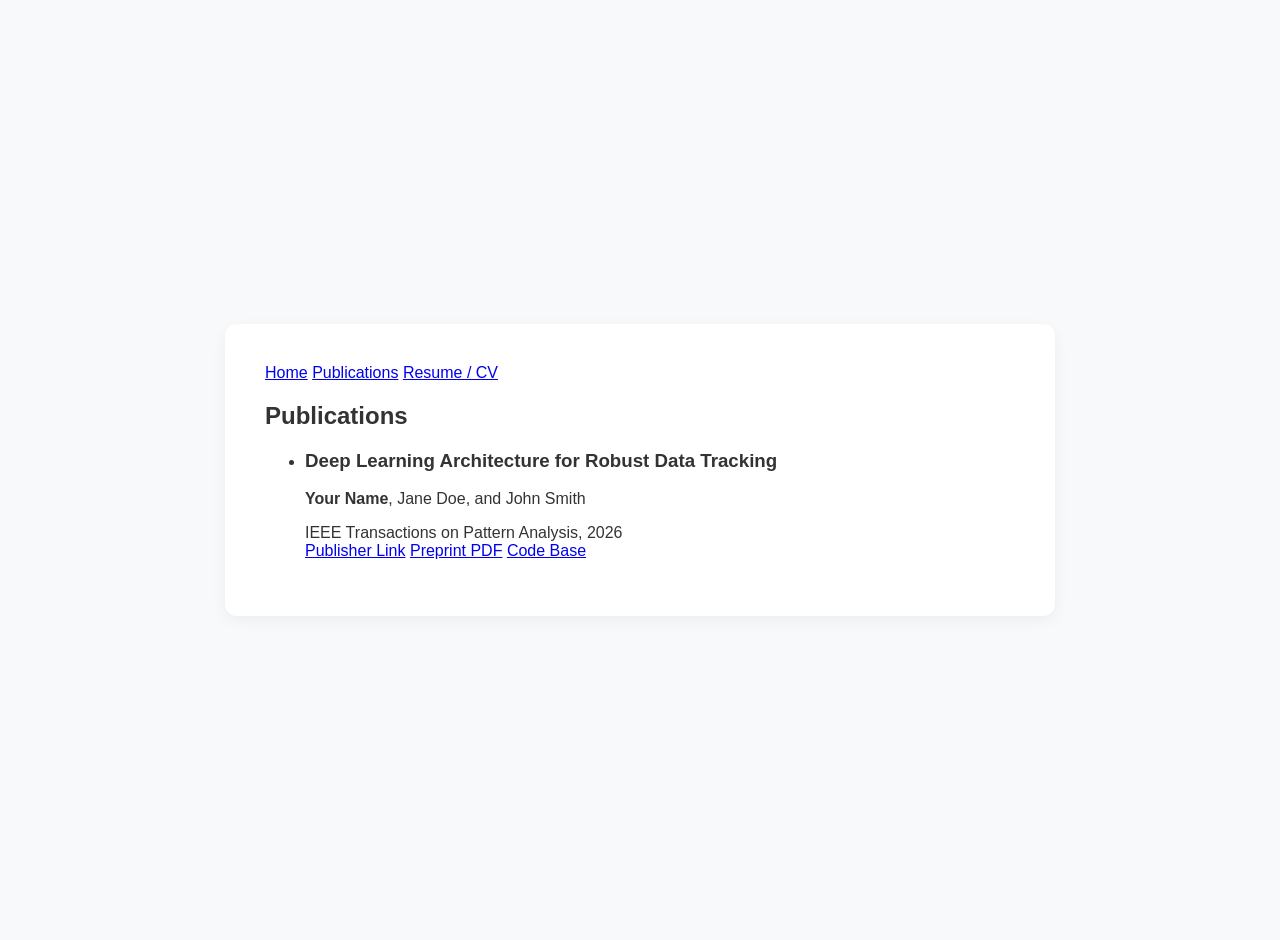
==== publications.html @ 8b2653e9 "publications.html" ====
<!DOCTYPE html>
<html lang="en">
<head>
    <meta charset="UTF-8">
    <meta name="viewport" content="width=device-width, initial-scale=1.0">
    <title>Publications - Your Name</title>
    <link rel="stylesheet" href="style.css">
</head>
<body>

    <main class="profile-container">
        <!-- Top Navigation -->
        <nav class="navbar">
            <a href="index.html">Home</a>
            <a href="publications.html" class="active">Publications</a>
            <a href="resume.html">Resume / CV</a>
        </nav>

        <h2 class="page-title">Publications</h2>

        <ul class="pub-list">
            <!-- Example Publication entry -->
            <li class="pub-item">
                <h3 class="pub-title">Deep Learning Architecture for Robust Data Tracking</h3>
                <p class="pub-authors"><strong>Your Name</strong>, Jane Doe, and John Smith</p>
                <span class="pub-venue">IEEE Transactions on Pattern Analysis, 2026</span>
                <div class="pub-links">
                    <a href="https://link-to-publisher.com" target="_blank">Publisher Link</a>
                    <a href="papers/my-paper.pdf" target="_blank">Preprint PDF</a>
                    <a href="https://github.com" target="_blank">Code Base</a>
                </div>
            </li>

            <!-- Duplicate the <li> element below for additional papers -->
        </ul>
    </main>

</body>
</html>
---- style.css ----
/* Base Page Setup */
body {
    font-family: -apple-system, BlinkMacSystemFont, "Segoe UI", Roboto, sans-serif;
    background-color: #f8f9fa;
    color: #333;
    display: flex;
    justify-content: center;
    align-items: center;
    min-height: 100vh;
    margin: 0;
    padding: 20px;
}

/* Card Container */
.profile-container {
    background: #ffffff;
    max-width: 750px;
    width: 100%;
    padding: 40px;
    border-radius: 12px;
    box-shadow: 0 4px 15px rgba(0, 0, 0, 0.05);
}

/* Responsive Layout: Photo next to text */
.profile-header {
    display: flex;
    gap: 30px;
    align-items: center;
    margin-bottom: 30px;
}

/* Circular Profile Photo */
.profile-photo {
    width: 150px;
    height: 150px;
    border-radius: 50%;
    object-fit: cover;
    border: 3px solid #0073b1;
}

/* Text Formatting */
.about-me h1 {
    margin-top: 0;
    font-size: 2rem;
    color: #111;
}

.about-me p {
    line-height: 1.6;
    color: #555;
}

/* Link Row Layout */
.profile-links {
    display: flex;
    flex-wrap: wrap;
    gap: 15px;
    border-top: 1px solid #eee;
    padding-top: 20px;
}

/* Stylized Button-like Links */
.profile-links a {
    display: inline-flex;
    align-items: center;
    gap: 8px;
    text-decoration: none;
    color: #444;
    font-weight: 500;
    padding: 10px 16px;
    border: 1px solid #ddd;
    border-radius: 6px;
    transition: all 0.2s ease-in-out;
}

/* Hover States */
.profile-links a:hover {
    background-color: #f0f0f0;
    border-color: #bbb;
    transform: translateY(-2px);
}

/* Responsive adjustments for mobile screens */
@media (max-width: 600px) {
    .profile-header {
        flex-direction: column;
        text-align: center;
    }
    .profile-links {
        justify-content: center;
    }
}
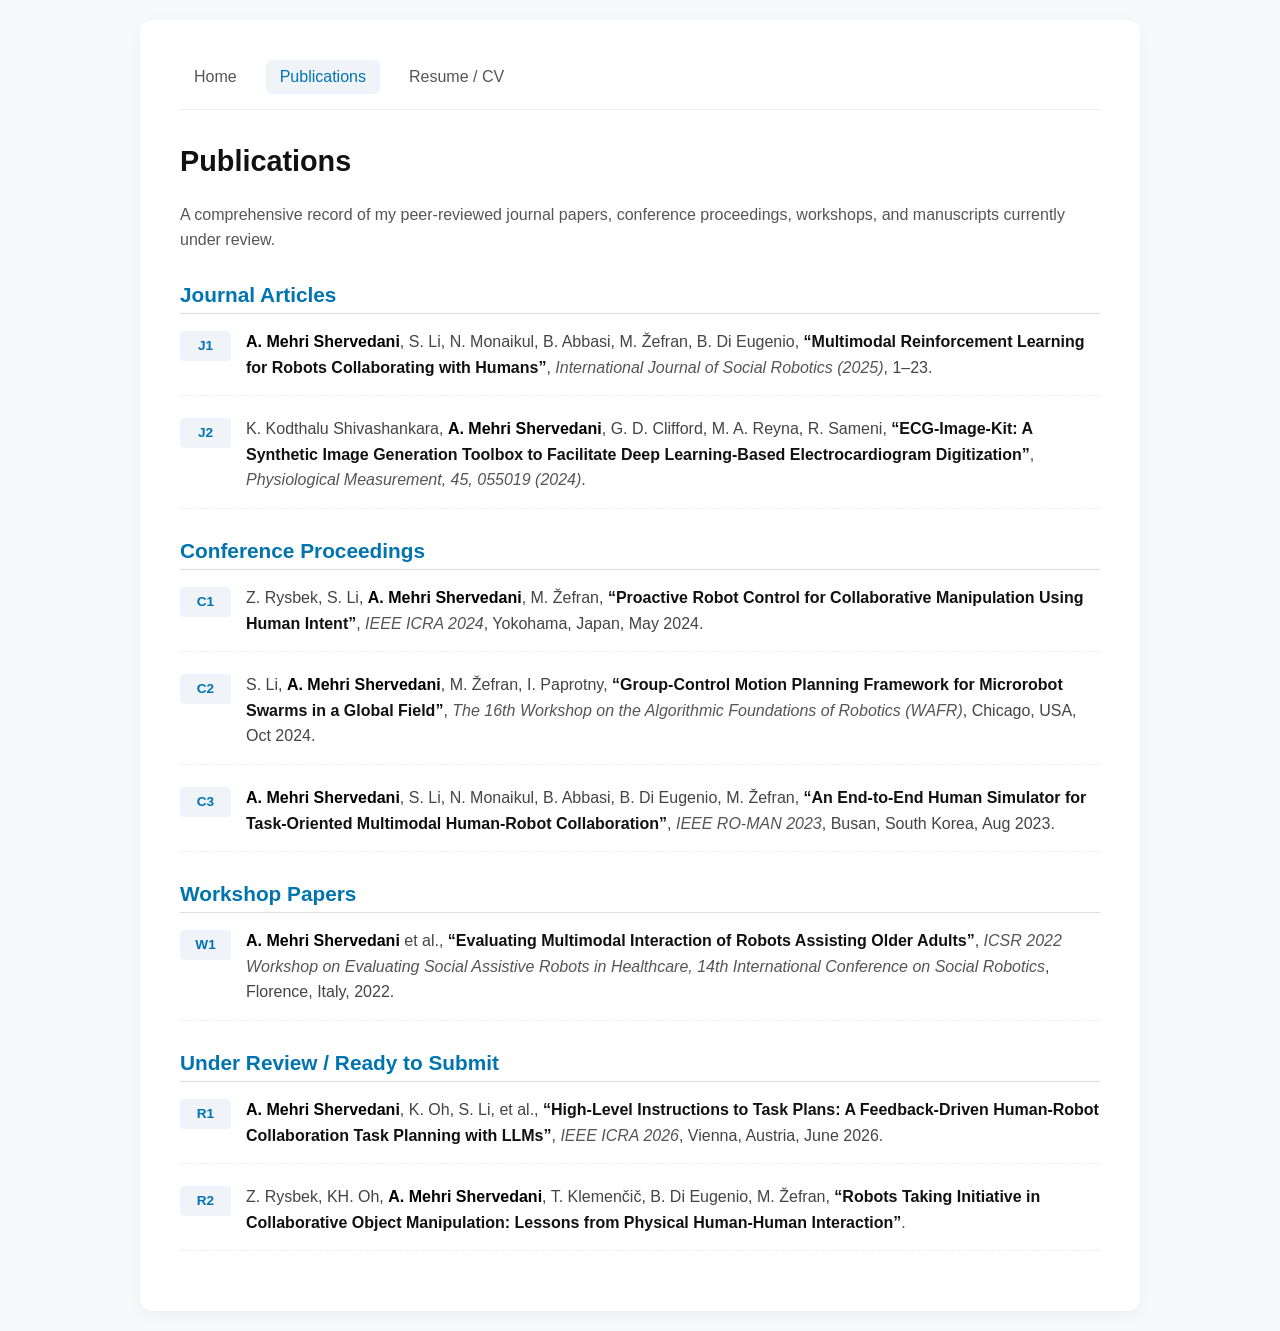
==== commit c47454d2: "publications.html" ====
--- a/publications.html
+++ b/publications.html
@@ -3,35 +3,176 @@
 <head>
     <meta charset="UTF-8">
     <meta name="viewport" content="width=device-width, initial-scale=1.0">
-    <title>Publications - Your Name</title>
+    <title>Publications - A. Mehri Shervedani</title>
     <link rel="stylesheet" href="style.css">
+    <!-- Font Awesome for modern icons -->
+    <link rel="stylesheet" href="https://cloudflare.com">
+    <style>
+        /* Exact layout override to match the widened resume card layout */
+        .profile-container.publications-page-container {
+            max-width: 1000px;
+        }
+
+        /* Section Headings */
+        .category-heading {
+            font-size: 1.3rem;
+            color: #0073b1;
+            margin-top: 30px;
+            margin-bottom: 15px;
+            border-bottom: 1px solid #ddd;
+            padding-bottom: 6px;
+            font-weight: 600;
+        }
+
+        /* List Formatting */
+        .pub-list {
+            list-style: none;
+            padding: 0;
+            margin: 0;
+        }
+
+        .pub-item {
+            display: flex;
+            align-items: flex-start;
+            gap: 15px;
+            margin-bottom: 20px;
+            padding-bottom: 15px;
+            border-bottom: 1px dashed #eee;
+            line-height: 1.6;
+        }
+
+        /* Compact Alpha-Numeric Label Box (J1, C1, etc.) */
+        .pub-label {
+            background-color: #f0f4f8;
+            color: #0073b1;
+            font-weight: 700;
+            font-size: 0.85rem;
+            padding: 4px 8px;
+            border-radius: 4px;
+            min-width: 35px;
+            text-align: center;
+            flex-shrink: 0;
+            margin-top: 2px;
+        }
+
+        .pub-text {
+            color: #444;
+            font-size: 1rem;
+        }
+
+        .pub-title {
+            font-weight: 600;
+            color: #111;
+        }
+
+        .my-name {
+            font-weight: 700;
+            color: #000;
+        }
+
+        .pub-venue {
+            font-style: italic;
+            color: #555;
+        }
+    </style>
 </head>
 <body>
 
-    <main class="profile-container">
-        <!-- Top Navigation -->
+    <!-- Cohesive Card Wrapper -->
+    <main class="profile-container publications-page-container">
+        <!-- Top Navigation Bar -->
         <nav class="navbar">
             <a href="index.html">Home</a>
             <a href="publications.html" class="active">Publications</a>
             <a href="resume.html">Resume / CV</a>
         </nav>
 
-        <h2 class="page-title">Publications</h2>
+        <section class="about-me">
+            <h1 style="font-size: 1.8rem; margin-top: 0;">Publications</h1>
+            <p>A comprehensive record of my peer-reviewed journal papers, conference proceedings, workshops, and manuscripts currently under review.</p>
+        </section>
 
+        <!-- JOURNALS SECTION -->
+        <h2 class="category-heading"><i class="fa-solid fa-book-open"></i> Journal Articles</h2>
         <ul class="pub-list">
-            <!-- Example Publication entry -->
             <li class="pub-item">
-                <h3 class="pub-title">Deep Learning Architecture for Robust Data Tracking</h3>
-                <p class="pub-authors"><strong>Your Name</strong>, Jane Doe, and John Smith</p>
-                <span class="pub-venue">IEEE Transactions on Pattern Analysis, 2026</span>
-                <div class="pub-links">
-                    <a href="https://link-to-publisher.com" target="_blank">Publisher Link</a>
-                    <a href="papers/my-paper.pdf" target="_blank">Preprint PDF</a>
-                    <a href="https://github.com" target="_blank">Code Base</a>
-                </div>
+                <span class="pub-label">J1</span>
+                <span class="pub-text">
+                    <span class="my-name">A. Mehri Shervedani</span>, S. Li, N. Monaikul, B. Abbasi, M. Žefran, B. Di Eugenio, 
+                    <span class="pub-title">“Multimodal Reinforcement Learning for Robots Collaborating with Humans”</span>, 
+                    <span class="pub-venue">International Journal of Social Robotics (2025)</span>, 1–23.
+                </span>
             </li>
+            <li class="pub-item">
+                <span class="pub-label">J2</span>
+                <span class="pub-text">
+                    K. Kodthalu Shivashankara, <span class="my-name">A. Mehri Shervedani</span>, G. D. Clifford, M. A. Reyna, R. Sameni, 
+                    <span class="pub-title">“ECG-Image-Kit: A Synthetic Image Generation Toolbox to Facilitate Deep Learning-Based Electrocardiogram Digitization”</span>, 
+                    <span class="pub-venue">Physiological Measurement, 45, 055019 (2024)</span>.
+                </span>
+            </li>
+        </ul>
 
-            <!-- Duplicate the <li> element below for additional papers -->
+        <!-- CONFERENCES SECTION -->
+        <h2 class="category-heading"><i class="fa-solid fa-users-rectangle"></i> Conference Proceedings</h2>
+        <ul class="pub-list">
+            <li class="pub-item">
+                <span class="pub-label">C1</span>
+                <span class="pub-text">
+                    Z. Rysbek, S. Li, <span class="my-name">A. Mehri Shervedani</span>, M. Žefran, 
+                    <span class="pub-title">“Proactive Robot Control for Collaborative Manipulation Using Human Intent”</span>, 
+                    <span class="pub-venue">IEEE ICRA 2024</span>, Yokohama, Japan, May 2024.
+                </span>
+            </li>
+            <li class="pub-item">
+                <span class="pub-label">C2</span>
+                <span class="pub-text">
+                    S. Li, <span class="my-name">A. Mehri Shervedani</span>, M. Žefran, I. Paprotny, 
+                    <span class="pub-title">“Group-Control Motion Planning Framework for Microrobot Swarms in a Global Field”</span>, 
+                    <span class="pub-venue">The 16th Workshop on the Algorithmic Foundations of Robotics (WAFR)</span>, Chicago, USA, Oct 2024.
+                </span>
+            </li>
+            <li class="pub-item">
+                <span class="pub-label">C3</span>
+                <span class="pub-text">
+                    <span class="my-name">A. Mehri Shervedani</span>, S. Li, N. Monaikul, B. Abbasi, B. Di Eugenio, M. Žefran, 
+                    <span class="pub-title">“An End-to-End Human Simulator for Task-Oriented Multimodal Human-Robot Collaboration”</span>, 
+                    <span class="pub-venue">IEEE RO-MAN 2023</span>, Busan, South Korea, Aug 2023.
+                </span>
+            </li>
+        </ul>
+
+        <!-- WORKSHOPS SECTION -->
+        <h2 class="category-heading"><i class="fa-solid fa-chalkboard-user"></i> Workshop Papers</h2>
+        <ul class="pub-list">
+            <li class="pub-item">
+                <span class="pub-label">W1</span>
+                <span class="pub-text">
+                    <span class="my-name">A. Mehri Shervedani</span> et al., 
+                    <span class="pub-title">“Evaluating Multimodal Interaction of Robots Assisting Older Adults”</span>, 
+                    <span class="pub-venue">ICSR 2022 Workshop on Evaluating Social Assistive Robots in Healthcare, 14th International Conference on Social Robotics</span>, Florence, Italy, 2022.
+                </span>
+            </li>
+        </ul>
+
+        <!-- WORKING PAPERS SECTION -->
+        <h2 class="category-heading"><i class="fa-solid fa-hourglass-half"></i> Under Review / Ready to Submit</h2>
+        <ul class="pub-list">
+            <li class="pub-item">
+                <span class="pub-label">R1</span>
+                <span class="pub-text">
+                    <span class="my-name">A. Mehri Shervedani</span>, K. Oh, S. Li, et al., 
+                    <span class="pub-title">“High-Level Instructions to Task Plans: A Feedback-Driven Human-Robot Collaboration Task Planning with LLMs”</span>, 
+                    <span class="pub-venue">IEEE ICRA 2026</span>, Vienna, Austria, June 2026.
+                </span>
+            </li>
+            <li class="pub-item">
+                <span class="pub-label">R2</span>
+                <span class="pub-text">
+                    Z. Rysbek, KH. Oh, <span class="my-name">A. Mehri Shervedani</span>, T. Klemenčič, B. Di Eugenio, M. Žefran, 
+                    <span class="pub-title">“Robots Taking Initiative in Collaborative Object Manipulation: Lessons from Physical Human-Human Interaction”</span>.
+                </span>
+            </li>
         </ul>
     </main>
 
--- a/style.css
+++ b/style.css
@@ -19,29 +19,54 @@
     padding: 40px;
     border-radius: 12px;
     box-shadow: 0 4px 15px rgba(0, 0, 0, 0.05);
+    box-sizing: border-box;
 }
 
-/* Responsive Layout: Photo next to text */
-.profile-header {
+/* Shared Navigation Bar Styling */
+.navbar {
     display: flex;
-    gap: 30px;
-    align-items: center;
+    justify-content: flex-start; /* Aligns menu links to the left */
+    gap: 15px;
+    margin-bottom: 35px;
+    border-bottom: 1px solid #eee;
+    padding-bottom: 15px;
+}
+
+.navbar a {
+    text-decoration: none;
+    color: #555;
+    font-weight: 500;
+    padding: 8px 14px;
+    border-radius: 6px;
+    transition: all 0.2s ease-in-out;
+}
+
+.navbar a:hover, .navbar a.active {
+    background-color: #f0f4f8;
+    color: #0073b1;
+}
+
+/* Small, Circular Profile Image (Top-Left) */
+.profile-photo {
+    width: 95px;                  /* Compact size */
+    height: 95px;                 /* Must match width exactly for a perfect circle */
+    border-radius: 50%;           /* Clips corners into a circle */
+    object-fit: cover;            /* Prevents image from stretching or squishing */
+    display: block;
+    margin: 0 auto 20px 0;        /* Aligns to the far left; creates bottom spacing */
+    border: 2px solid #0073b1;    /* Professional theme color accent line */
+    background-color: #eee;       /* Fallback background if photo loads slowly */
+}
+
+/* Text Formatting */
+.about-me {
+    text-align: left;
     margin-bottom: 30px;
 }
 
-/* Circular Profile Photo */
-.profile-photo {
-    width: 150px;
-    height: 150px;
-    border-radius: 50%;
-    object-fit: cover;
-    border: 3px solid #0073b1;
-}
-
-/* Text Formatting */
 .about-me h1 {
     margin-top: 0;
-    font-size: 2rem;
+    font-size: 1.8rem;
     color: #111;
 }
 
@@ -54,12 +79,12 @@
 .profile-links {
     display: flex;
     flex-wrap: wrap;
-    gap: 15px;
+    gap: 12px;
     border-top: 1px solid #eee;
-    padding-top: 20px;
+    padding-top: 25px;
 }
 
-/* Stylized Button-like Links */
+/* Button-style Links */
 .profile-links a {
     display: inline-flex;
     align-items: center;
@@ -73,20 +98,25 @@
     transition: all 0.2s ease-in-out;
 }
 
-/* Hover States */
+/* Link Hover Animation */
 .profile-links a:hover {
-    background-color: #f0f0f0;
+    background-color: #f8f9fa;
     border-color: #bbb;
     transform: translateY(-2px);
+    color: #0073b1;
 }
 
-/* Responsive adjustments for mobile screens */
+/* Mobile Screens Adjustments */
 @media (max-width: 600px) {
-    .profile-header {
-        flex-direction: column;
-        text-align: center;
+    .profile-container {
+        padding: 25px;
     }
-    .profile-links {
+    .navbar {
         justify-content: center;
+        gap: 5px;
+    }
+    .navbar a {
+        padding: 6px 10px;
+        font-size: 0.9rem;
     }
 }
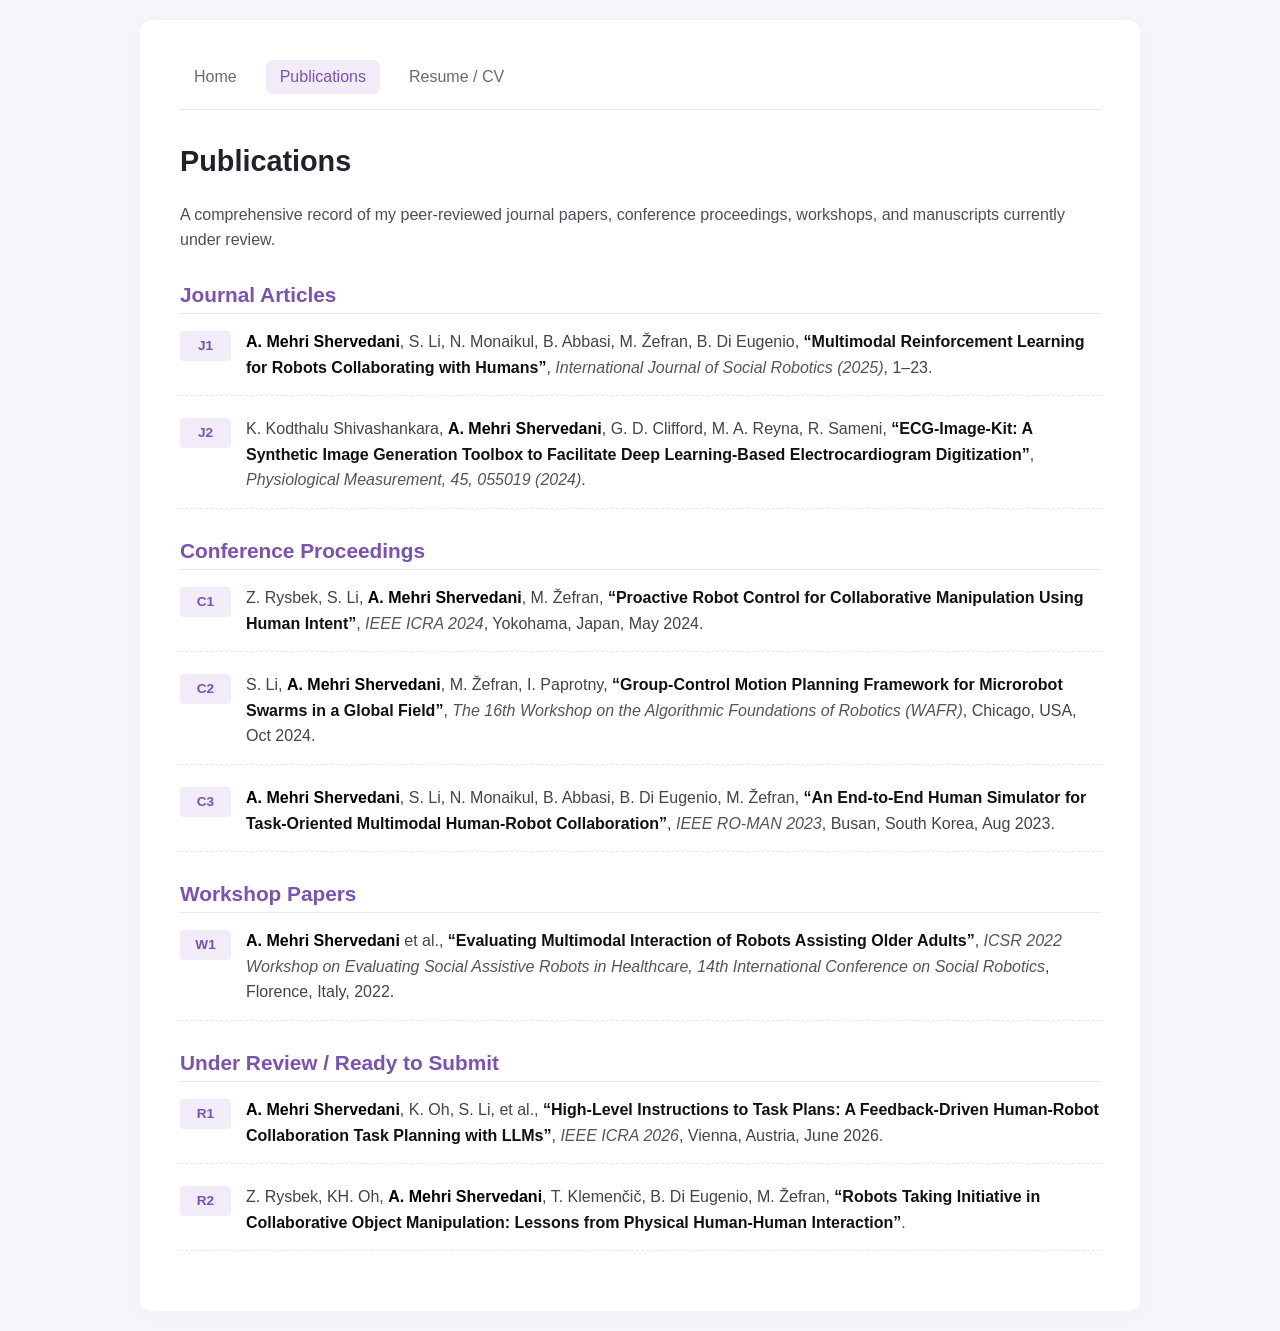
==== commit 3f001b91: "publications.html" ====
--- a/publications.html
+++ b/publications.html
@@ -5,82 +5,11 @@
     <meta name="viewport" content="width=device-width, initial-scale=1.0">
     <title>Publications - A. Mehri Shervedani</title>
     <link rel="stylesheet" href="style.css">
-    <!-- Font Awesome for modern icons -->
     <link rel="stylesheet" href="https://cloudflare.com">
-    <style>
-        /* Exact layout override to match the widened resume card layout */
-        .profile-container.publications-page-container {
-            max-width: 1000px;
-        }
-
-        /* Section Headings */
-        .category-heading {
-            font-size: 1.3rem;
-            color: #0073b1;
-            margin-top: 30px;
-            margin-bottom: 15px;
-            border-bottom: 1px solid #ddd;
-            padding-bottom: 6px;
-            font-weight: 600;
-        }
-
-        /* List Formatting */
-        .pub-list {
-            list-style: none;
-            padding: 0;
-            margin: 0;
-        }
-
-        .pub-item {
-            display: flex;
-            align-items: flex-start;
-            gap: 15px;
-            margin-bottom: 20px;
-            padding-bottom: 15px;
-            border-bottom: 1px dashed #eee;
-            line-height: 1.6;
-        }
-
-        /* Compact Alpha-Numeric Label Box (J1, C1, etc.) */
-        .pub-label {
-            background-color: #f0f4f8;
-            color: #0073b1;
-            font-weight: 700;
-            font-size: 0.85rem;
-            padding: 4px 8px;
-            border-radius: 4px;
-            min-width: 35px;
-            text-align: center;
-            flex-shrink: 0;
-            margin-top: 2px;
-        }
-
-        .pub-text {
-            color: #444;
-            font-size: 1rem;
-        }
-
-        .pub-title {
-            font-weight: 600;
-            color: #111;
-        }
-
-        .my-name {
-            font-weight: 700;
-            color: #000;
-        }
-
-        .pub-venue {
-            font-style: italic;
-            color: #555;
-        }
-    </style>
 </head>
 <body>
 
-    <!-- Cohesive Card Wrapper -->
     <main class="profile-container publications-page-container">
-        <!-- Top Navigation Bar -->
         <nav class="navbar">
             <a href="index.html">Home</a>
             <a href="publications.html" class="active">Publications</a>
@@ -88,7 +17,7 @@
         </nav>
 
         <section class="about-me">
-            <h1 style="font-size: 1.8rem; margin-top: 0;">Publications</h1>
+            <h1>Publications</h1>
             <p>A comprehensive record of my peer-reviewed journal papers, conference proceedings, workshops, and manuscripts currently under review.</p>
         </section>
 
--- a/style.css
+++ b/style.css
@@ -1,8 +1,10 @@
-/* Base Page Setup */
+/* ==========================================================================
+   1. Base Page Setup & Global Variables (Lavender/Violet Palette)
+   ========================================================================== */
 body {
     font-family: -apple-system, BlinkMacSystemFont, "Segoe UI", Roboto, sans-serif;
-    background-color: #f8f9fa;
-    color: #333;
+    background-color: #f6f5f9;    /* Soft lavender tinted white */
+    color: #3d3a45;              /* Deep muted violet body text */
     display: flex;
     justify-content: center;
     align-items: center;
@@ -11,30 +13,38 @@
     padding: 20px;
 }
 
-/* Card Container */
+/* Card Container Base */
 .profile-container {
     background: #ffffff;
     max-width: 750px;
     width: 100%;
     padding: 40px;
     border-radius: 12px;
-    box-shadow: 0 4px 15px rgba(0, 0, 0, 0.05);
+    box-shadow: 0 4px 20px rgba(106, 90, 205, 0.04);
     box-sizing: border-box;
 }
 
-/* Shared Navigation Bar Styling */
+/* Adaptive Page Width Modifiers */
+.profile-container.resume-page-container,
+.profile-container.publications-page-container {
+    max-width: 1000px;
+}
+
+/* ==========================================================================
+   2. Shared Navigation Bar
+   ========================================================================== */
 .navbar {
     display: flex;
-    justify-content: flex-start; /* Aligns menu links to the left */
+    justify-content: flex-start;
     gap: 15px;
     margin-bottom: 35px;
-    border-bottom: 1px solid #eee;
+    border-bottom: 1px solid #e8e5f0;
     padding-bottom: 15px;
 }
 
 .navbar a {
     text-decoration: none;
-    color: #555;
+    color: #6c677a;
     font-weight: 500;
     padding: 8px 14px;
     border-radius: 6px;
@@ -42,23 +52,24 @@
 }
 
 .navbar a:hover, .navbar a.active {
-    background-color: #f0f4f8;
-    color: #0073b1;
-}
-
-/* Small, Circular Profile Image (Top-Left) */
+    background-color: #f1ecf7;  /* Soft lavender tint */
+    color: #7952b3;             /* Core Violet accent */
+}
+
+/* ==========================================================================
+   3. Homepage / Profile Module
+   ========================================================================== */
 .profile-photo {
-    width: 95px;                  /* Compact size */
-    height: 95px;                 /* Must match width exactly for a perfect circle */
-    border-radius: 50%;           /* Clips corners into a circle */
-    object-fit: cover;            /* Prevents image from stretching or squishing */
+    width: 95px;
+    height: 95px;
+    border-radius: 50%;
+    object-fit: cover;
     display: block;
-    margin: 0 auto 20px 0;        /* Aligns to the far left; creates bottom spacing */
-    border: 2px solid #0073b1;    /* Professional theme color accent line */
-    background-color: #eee;       /* Fallback background if photo loads slowly */
-}
-
-/* Text Formatting */
+    margin: 0 auto 20px 0;
+    border: 2px solid #7952b3;   /* Violet border accent */
+    background-color: #eee;
+}
+
 .about-me {
     text-align: left;
     margin-bottom: 30px;
@@ -67,46 +78,151 @@
 .about-me h1 {
     margin-top: 0;
     font-size: 1.8rem;
-    color: #111;
+    color: #231f2b;             /* Crisp rich header text */
 }
 
 .about-me p {
     line-height: 1.6;
-    color: #555;
-}
-
-/* Link Row Layout */
+    color: #514c5c;
+}
+
+/* Social & Academic Footer Link Row */
 .profile-links {
     display: flex;
     flex-wrap: wrap;
     gap: 12px;
-    border-top: 1px solid #eee;
+    border-top: 1px solid #e8e5f0;
     padding-top: 25px;
 }
 
-/* Button-style Links */
 .profile-links a {
     display: inline-flex;
     align-items: center;
     gap: 8px;
     text-decoration: none;
-    color: #444;
+    color: #514c5c;
     font-weight: 500;
     padding: 10px 16px;
-    border: 1px solid #ddd;
+    border: 1px solid #dcd7e8;
     border-radius: 6px;
     transition: all 0.2s ease-in-out;
 }
 
-/* Link Hover Animation */
 .profile-links a:hover {
-    background-color: #f8f9fa;
-    border-color: #bbb;
+    background-color: #faf9fc;
+    border-color: #beadd6;
     transform: translateY(-2px);
-    color: #0073b1;
-}
-
-/* Mobile Screens Adjustments */
+    color: #7952b3;             /* Shifts text to bold violet */
+}
+
+/* ==========================================================================
+   4. Publications Specific Module
+   ========================================================================== */
+.category-heading {
+    font-size: 1.3rem;
+    color: #7952b3;             /* Uniform violet headers */
+    margin-top: 30px;
+    margin-bottom: 15px;
+    border-bottom: 1px solid #e8e5f0;
+    padding-bottom: 6px;
+    font-weight: 600;
+}
+
+.pub-list {
+    list-style: none;
+    padding: 0;
+    margin: 0;
+}
+
+.pub-item {
+    display: flex;
+    align-items: flex-start;
+    gap: 15px;
+    margin-bottom: 20px;
+    padding-bottom: 15px;
+    border-bottom: 1px dashed #e8e5f0;
+    line-height: 1.6;
+}
+
+.pub-label {
+    background-color: #f1ecf7;  /* Light lavender block */
+    color: #7952b3;             /* Violet bold label */
+    font-weight: 700;
+    font-size: 0.85rem;
+    padding: 4px 8px;
+    border-radius: 4px;
+    min-width: 35px;
+    text-align: center;
+    flex-shrink: 0;
+    margin-top: 2px;
+}
+
+.pub-text {
+    color: #444;
+    font-size: 1rem;
+}
+
+.pub-title {
+    font-weight: 600;
+    color: #111;
+}
+
+.my-name {
+    font-weight: 700;
+    color: #000;
+}
+
+.pub-venue {
+    font-style: italic;
+    color: #555;
+}
+
+/* ==========================================================================
+   5. Resume Specific Module
+   ========================================================================== */
+.resume-actions {
+    margin-bottom: 20px;
+}
+
+.resume-viewer {
+    width: 100%;
+    height: 80vh;
+    min-height: 700px;
+    border: 1px solid #e8e5f0;
+    border-radius: 8px;
+    box-shadow: inset 0 1px 3px rgba(0,0,0,0.03);
+    display: block;
+}
+
+.btn-download {
+    display: inline-flex; 
+    align-items: center;
+    gap: 8px;
+    text-decoration: none; 
+    color: #ffffff; 
+    background-color: #7952b3; /* Explicitly violet download button background */
+    font-weight: 600;
+    padding: 10px 18px;
+    border-radius: 6px;
+    transition: background-color 0.2s ease-in-out;
+}
+
+.btn-download:hover {
+    background-color: #5f3e90; /* Deeper matching violet shade */
+}
+
+/* ==========================================================================
+   6. Custom Micro-Animations & Responsive Queries
+   ========================================================================== */
+.blink-emoji {
+    animation: blinker 1.5s linear infinite;
+    display: inline-block;
+}
+
+@keyframes blinker {
+    50% { opacity: 0; }
+}
+
 @media (max-width: 600px) {
     .profile-container {
         padding: 25px;
@@ -119,4 +235,17 @@
         padding: 6px 10px;
         font-size: 0.9rem;
     }
-}
+    .resume-viewer {
+        display: none !important;
+    }
+    .resume-actions {
+        text-align: center;
+        margin-top: 30px;
+        margin-bottom: 30px;
+    }
+    .btn-download {
+        width: 100%;
+        justify-content: center;
+        box-sizing: border-box;
+    }
+}
